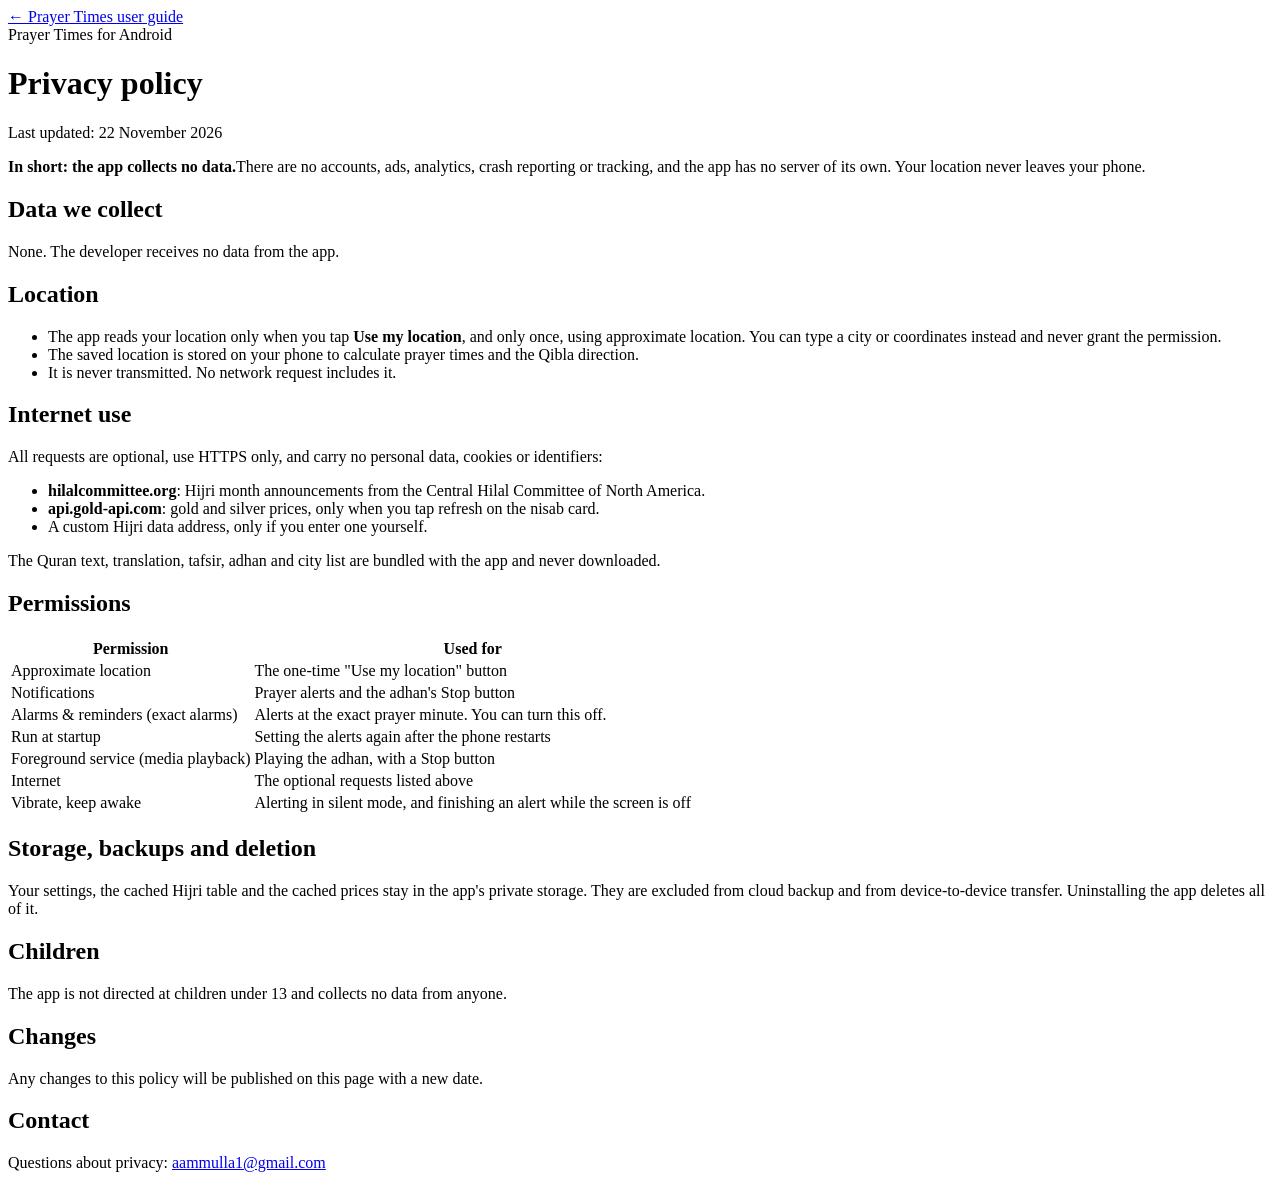
==== privacy.html @ 44325bd1 "Added the documentation and privacy policy" ====
<!doctype html>
<html lang="en">
<head>
<meta charset="utf-8">
<meta name="viewport" content="width=device-width, initial-scale=1">
<title>Privacy Policy — Prayer Times</title>
<meta name="description" content="Privacy policy for the Prayer Times Android app. No data is collected.">
<meta name="theme-color" content="#0f5c4d">
<link rel="icon" href="assets/img/icon.png">
<link rel="stylesheet" href="assets/site.css">
</head>
<body>
<div class="doc">
  <a class="back" href="index.html">← Prayer Times user guide</a>
  <div class="eyebrow">Prayer Times for Android</div>
  <h1>Privacy policy</h1>
  <p class="muted">Last updated: 22 November 2026</p>

  <div class="callout tip"><strong>In short: the app collects no data.</strong>There are no accounts, ads, analytics, crash reporting or tracking, and the app has no server of its own. Your location never leaves your phone.</div>

  <h2>Data we collect</h2>
  <p>None. The developer receives no data from the app.</p>

  <h2>Location</h2>
  <ul class="ticks">
    <li>The app reads your location only when you tap <strong>Use my location</strong>, and only once, using approximate location. You can type a city or coordinates instead and never grant the permission.</li>
    <li>The saved location is stored on your phone to calculate prayer times and the Qibla direction.</li>
    <li>It is never transmitted. No network request includes it.</li>
  </ul>

  <h2>Internet use</h2>
  <p>All requests are optional, use HTTPS only, and carry no personal data, cookies or identifiers:</p>
  <ul class="ticks">
    <li><strong>hilalcommittee.org</strong>: Hijri month announcements from the Central Hilal Committee of North America.</li>
    <li><strong>api.gold-api.com</strong>: gold and silver prices, only when you tap refresh on the nisab card.</li>
    <li>A custom Hijri data address, only if you enter one yourself.</li>
  </ul>
  <p>The Quran text, translation, tafsir, adhan and city list are bundled with the app and never downloaded.</p>

  <h2>Permissions</h2>
  <div class="table-scroll"><table class="simple">
    <tr><th>Permission</th><th>Used for</th></tr>
    <tr><td>Approximate location</td><td>The one-time "Use my location" button</td></tr>
    <tr><td>Notifications</td><td>Prayer alerts and the adhan's Stop button</td></tr>
    <tr><td>Alarms &amp; reminders (exact alarms)</td><td>Alerts at the exact prayer minute. You can turn this off.</td></tr>
    <tr><td>Run at startup</td><td>Setting the alerts again after the phone restarts</td></tr>
    <tr><td>Foreground service (media playback)</td><td>Playing the adhan, with a Stop button</td></tr>
    <tr><td>Internet</td><td>The optional requests listed above</td></tr>
    <tr><td>Vibrate, keep awake</td><td>Alerting in silent mode, and finishing an alert while the screen is off</td></tr>
  </table></div>

  <h2>Storage, backups and deletion</h2>
  <p>Your settings, the cached Hijri table and the cached prices stay in the app's private storage. They are excluded from cloud backup and from device-to-device transfer. Uninstalling the app deletes all of it.</p>

  <h2>Children</h2>
  <p>The app is not directed at children under 13 and collects no data from anyone.</p>

  <h2>Changes</h2>
  <p>Any changes to this policy will be published on this page with a new date.</p>

  <h2>Contact</h2>
  <p>Questions about privacy: <a href="mailto:aammulla1@gmail.com">aammulla1@gmail.com</a></p>
</div>
</body>
</html>
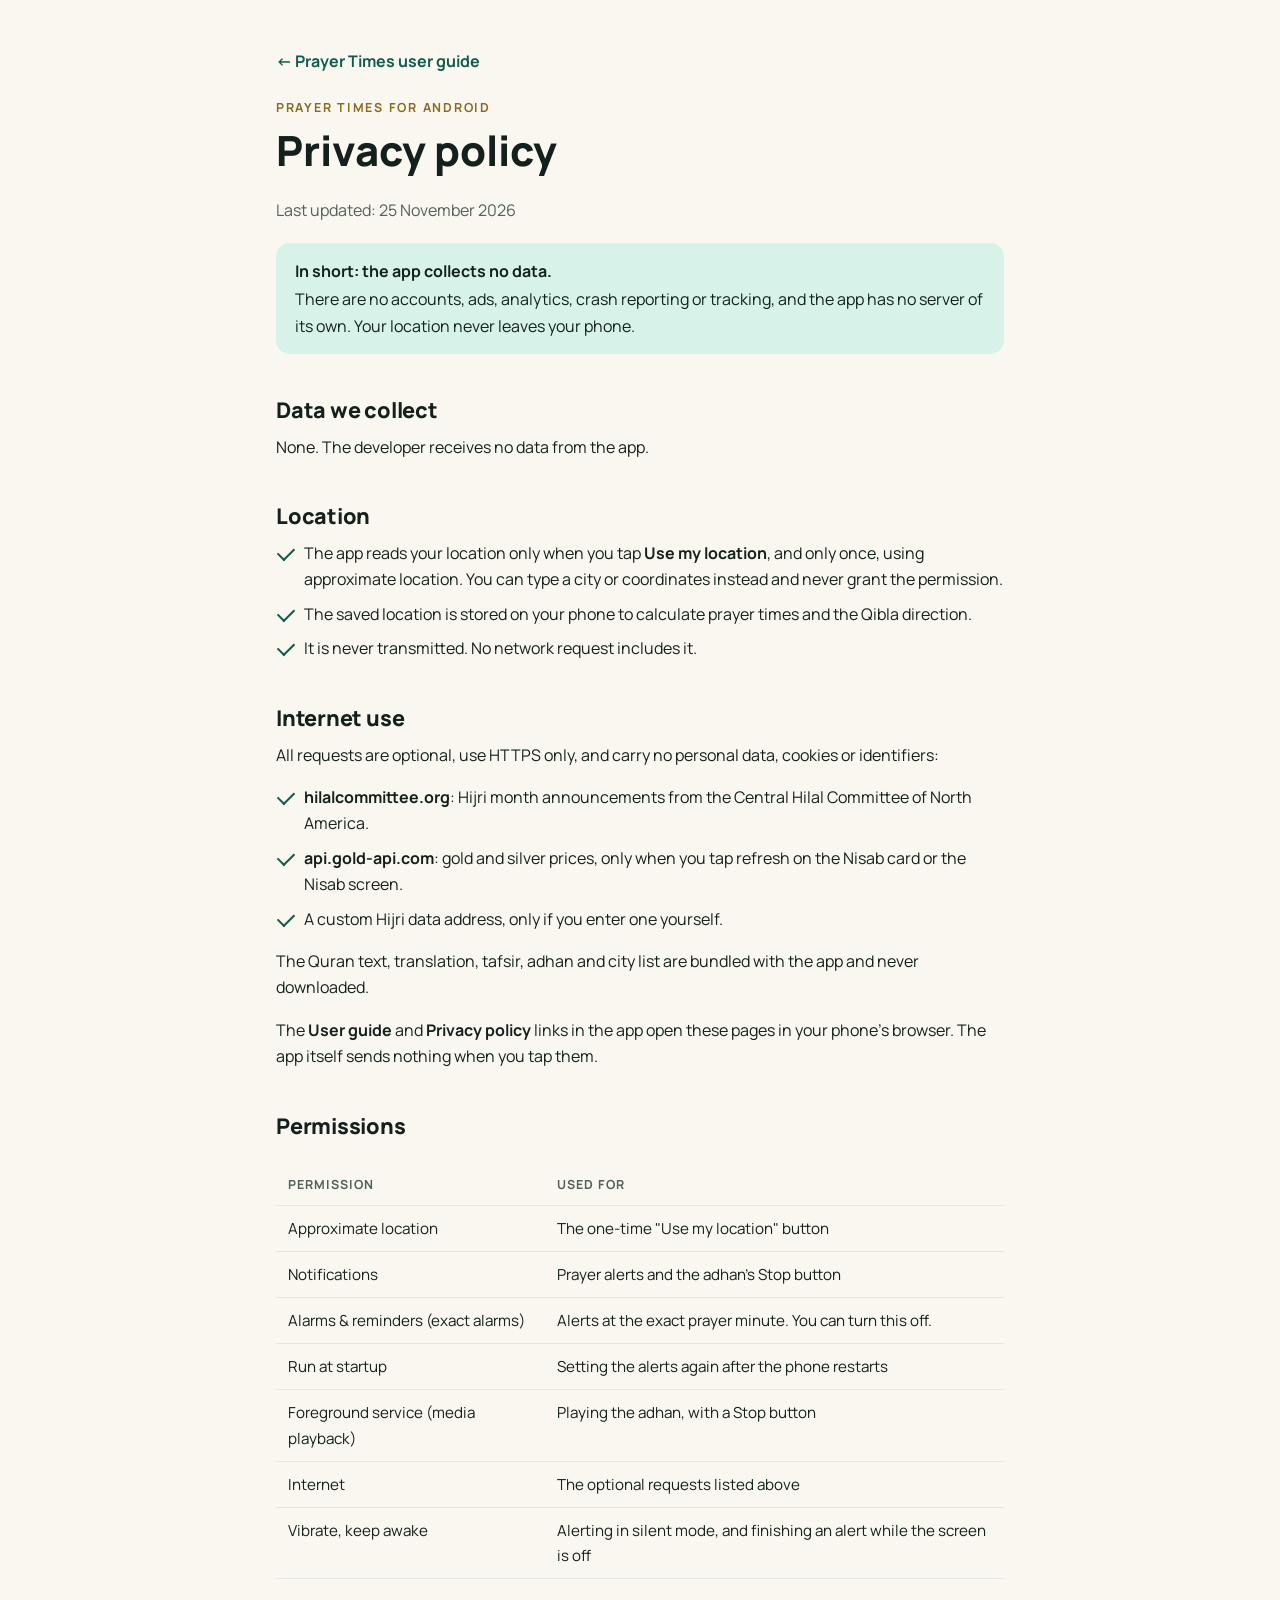
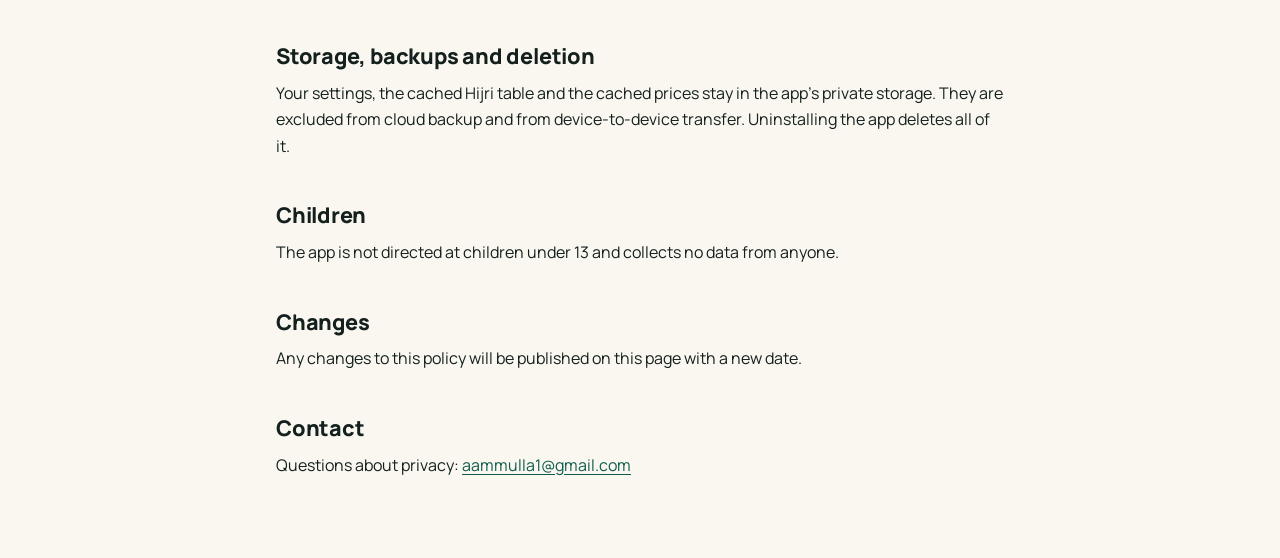
==== commit ca32fdd1: "Add files via upload" ====
--- a/privacy.html
+++ b/privacy.html
@@ -14,7 +14,7 @@
   <a class="back" href="index.html">← Prayer Times user guide</a>
   <div class="eyebrow">Prayer Times for Android</div>
   <h1>Privacy policy</h1>
-  <p class="muted">Last updated: 22 November 2026</p>
+  <p class="muted">Last updated: 25 November 2026</p>
 
   <div class="callout tip"><strong>In short: the app collects no data.</strong>There are no accounts, ads, analytics, crash reporting or tracking, and the app has no server of its own. Your location never leaves your phone.</div>
 
@@ -32,10 +32,11 @@
   <p>All requests are optional, use HTTPS only, and carry no personal data, cookies or identifiers:</p>
   <ul class="ticks">
     <li><strong>hilalcommittee.org</strong>: Hijri month announcements from the Central Hilal Committee of North America.</li>
-    <li><strong>api.gold-api.com</strong>: gold and silver prices, only when you tap refresh on the nisab card.</li>
+    <li><strong>api.gold-api.com</strong>: gold and silver prices, only when you tap refresh on the Nisab card or the Nisab screen.</li>
     <li>A custom Hijri data address, only if you enter one yourself.</li>
   </ul>
   <p>The Quran text, translation, tafsir, adhan and city list are bundled with the app and never downloaded.</p>
+  <p>The <strong>User guide</strong> and <strong>Privacy policy</strong> links in the app open these pages in your phone's browser. The app itself sends nothing when you tap them.</p>
 
   <h2>Permissions</h2>
   <div class="table-scroll"><table class="simple">
--- a/assets/site.css
+++ b/assets/site.css
@@ -0,0 +1,249 @@
+/* Prayer Times — user guide. No external requests: fonts and images are local. */
+@font-face { font-family: "Manrope"; src: url("fonts/manrope_regular.ttf") format("truetype"); font-weight: 400; font-display: swap; }
+@font-face { font-family: "Manrope"; src: url("fonts/manrope_semibold.ttf") format("truetype"); font-weight: 600; font-display: swap; }
+@font-face { font-family: "Manrope"; src: url("fonts/manrope_bold.ttf") format("truetype"); font-weight: 700; font-display: swap; }
+@font-face { font-family: "Manrope"; src: url("fonts/manrope_extrabold.ttf") format("truetype"); font-weight: 800; font-display: swap; }
+
+:root {
+  --emerald-900: #062a24;
+  --emerald-800: #0a3b33;
+  --emerald-700: #0f5c4d;
+  --emerald-500: #1e8a73;
+  --mint-100: #d6f2e9;
+  --gold-500: #c9a24a;
+  --gold-300: #e6cb86;
+  --gold-100: #f6ecd2;
+
+  --bg: #faf7f0;
+  --surface: #ffffff;
+  --surface-2: #f3f1ea;
+  --text: #14201d;
+  --muted: #51605b;
+  --line: #e3e6df;
+  --accent: #0f5c4d;
+  --accent-soft: #d6f2e9;
+  --gold-text: #8a6a1f;
+  --shadow: 0 1px 2px rgba(6, 42, 36, .06), 0 8px 24px rgba(6, 42, 36, .08);
+  --radius: 18px;
+  --sidebar: 248px;
+}
+
+@media (prefers-color-scheme: dark) {
+  :root:not([data-theme="light"]) {
+    --bg: #0b1210;
+    --surface: #111a17;
+    --surface-2: #16201d;
+    --text: #e3e8e5;
+    --muted: #a9b7b2;
+    --line: #24302c;
+    --accent: #8fdcc6;
+    --accent-soft: #163b33;
+    --gold-text: #e6cb86;
+    --shadow: 0 1px 2px rgba(0, 0, 0, .3), 0 8px 24px rgba(0, 0, 0, .35);
+  }
+}
+:root[data-theme="dark"] {
+  --bg: #0b1210; --surface: #111a17; --surface-2: #16201d; --text: #e3e8e5; --muted: #a9b7b2;
+  --line: #24302c; --accent: #8fdcc6; --accent-soft: #163b33; --gold-text: #e6cb86;
+  --shadow: 0 1px 2px rgba(0, 0, 0, .3), 0 8px 24px rgba(0, 0, 0, .35);
+}
+
+* { box-sizing: border-box; }
+html { scroll-behavior: smooth; scroll-padding-top: 76px; }
+body {
+  margin: 0; background: var(--bg); color: var(--text);
+  font: 16px/1.65 "Manrope", system-ui, -apple-system, "Segoe UI", Roboto, sans-serif;
+  -webkit-font-smoothing: antialiased;
+}
+img { max-width: 100%; display: block; }
+a { color: var(--accent); text-underline-offset: 3px; }
+h1, h2, h3 { line-height: 1.2; margin: 0 0 .5em; }
+h2 { font-size: clamp(1.6rem, 1.2rem + 1.4vw, 2.1rem); font-weight: 800; letter-spacing: -.01em; }
+h3 { font-size: 1.15rem; font-weight: 700; margin-top: 1.6em; }
+p { margin: 0 0 1em; }
+.muted { color: var(--muted); }
+.eyebrow { text-transform: uppercase; letter-spacing: .14em; font-size: .78rem; font-weight: 700; color: var(--gold-text); margin-bottom: .6em; }
+kbd, .ui {
+  font: inherit; font-weight: 700; font-size: .92em; padding: .05em .45em; border-radius: 6px;
+  background: var(--surface-2); border: 1px solid var(--line); white-space: nowrap;
+}
+
+/* ---------- Top bar (mobile) and sidebar (desktop) ---------- */
+.topbar {
+  position: sticky; top: 0; z-index: 20; display: flex; align-items: center; gap: 10px;
+  padding: 10px 16px; background: color-mix(in srgb, var(--bg) 88%, transparent);
+  backdrop-filter: blur(10px); border-bottom: 1px solid var(--line);
+}
+.topbar img { width: 32px; height: 32px; border-radius: 9px; }
+.topbar strong { font-weight: 800; }
+.topbar nav { margin-left: auto; display: flex; gap: 4px; overflow-x: auto; scrollbar-width: none; }
+.topbar nav::-webkit-scrollbar { display: none; }
+.topbar nav a {
+  text-decoration: none; color: var(--muted); font-weight: 600; font-size: .9rem;
+  padding: 6px 10px; border-radius: 999px; white-space: nowrap;
+}
+.topbar nav a:hover, .topbar nav a.active { background: var(--accent-soft); color: var(--accent); }
+
+.sidebar { display: none; }
+
+@media (min-width: 1000px) {
+  .topbar { display: none; }
+  .sidebar {
+    display: flex; flex-direction: column; position: fixed; inset: 0 auto 0 0; width: var(--sidebar);
+    padding: 28px 18px; border-right: 1px solid var(--line); background: var(--surface); overflow-y: auto;
+  }
+  .sidebar .brand { display: flex; align-items: center; gap: 12px; margin-bottom: 26px; text-decoration: none; color: var(--text); }
+  .sidebar .brand img { width: 44px; height: 44px; border-radius: 12px; }
+  .sidebar .brand span { font-weight: 800; font-size: 1.1rem; line-height: 1.15; }
+  .sidebar .brand small { display: block; font-weight: 600; color: var(--muted); font-size: .78rem; }
+  .sidebar nav { display: flex; flex-direction: column; gap: 2px; }
+  .sidebar nav .group { margin: 16px 10px 6px; font-size: .72rem; letter-spacing: .14em; text-transform: uppercase; font-weight: 700; color: var(--gold-text); }
+  .sidebar nav a {
+    text-decoration: none; color: var(--muted); font-weight: 600; padding: 7px 12px; border-radius: 10px; font-size: .95rem;
+  }
+  .sidebar nav a:hover { color: var(--text); background: var(--surface-2); }
+  .sidebar nav a.active { color: var(--accent); background: var(--accent-soft); }
+  .sidebar .foot { margin-top: auto; padding-top: 20px; font-size: .8rem; color: var(--muted); }
+  main, footer.site { margin-left: var(--sidebar); }
+}
+
+/* ---------- Layout ---------- */
+.wrap { max-width: 1040px; margin: 0 auto; padding: 0 16px; }
+@media (min-width: 640px) { .wrap { padding: 0 28px; } }
+section.block { padding: 64px 0; border-top: 1px solid var(--line); }
+section.block:first-of-type { border-top: 0; }
+
+/* ---------- Hero ---------- */
+.hero {
+  position: relative; overflow: hidden; color: #fff;
+  background: linear-gradient(160deg, var(--emerald-900), var(--emerald-700) 70%, #2a8f86);
+}
+.hero::before {
+  content: ""; position: absolute; inset: 0; opacity: .09;
+  background-image: url("data:image/svg+xml,%3Csvg xmlns='http://www.w3.org/2000/svg' width='64' height='64' viewBox='0 0 64 64'%3E%3Cg fill='none' stroke='white' stroke-width='1'%3E%3Crect x='18' y='18' width='28' height='28'/%3E%3Crect x='18' y='18' width='28' height='28' transform='rotate(45 32 32)'/%3E%3C/g%3E%3C/svg%3E");
+}
+.hero .wrap { position: relative; display: grid; gap: 36px; padding-top: 56px; padding-bottom: 56px; align-items: center; }
+@media (min-width: 860px) { .hero .wrap { grid-template-columns: 1.15fr .85fr; padding-top: 80px; padding-bottom: 80px; } }
+.hero .app { display: flex; align-items: center; gap: 14px; margin-bottom: 22px; }
+.hero .app img { width: 64px; height: 64px; border-radius: 16px; box-shadow: 0 6px 20px rgba(0,0,0,.25); }
+.hero .app span { font-weight: 700; color: var(--gold-300); letter-spacing: .02em; }
+.hero h1 { font-size: clamp(2.2rem, 1.4rem + 3.2vw, 3.4rem); font-weight: 800; letter-spacing: -.02em; margin-bottom: .35em; }
+.hero p.lead { font-size: 1.15rem; color: #d6f2e9; max-width: 34em; }
+.badges { display: flex; flex-wrap: wrap; gap: 8px; margin: 22px 0 28px; padding: 0; list-style: none; }
+.badges li {
+  font-size: .85rem; font-weight: 700; padding: 6px 12px; border-radius: 999px;
+  background: rgba(255,255,255,.12); border: 1px solid rgba(255,255,255,.18);
+}
+.cta { display: flex; flex-wrap: wrap; gap: 10px; }
+.btn {
+  display: inline-flex; align-items: center; gap: 8px; font-weight: 700; text-decoration: none;
+  padding: 12px 20px; border-radius: 999px; border: 0; cursor: pointer; font-size: 1rem;
+}
+.btn.primary { background: var(--gold-300); color: #2b2005; }
+.btn.ghost { background: rgba(255,255,255,.12); color: #fff; border: 1px solid rgba(255,255,255,.25); }
+.btn.soon { background: rgba(255,255,255,.08); color: #d6f2e9; border: 1px dashed rgba(255,255,255,.35); cursor: default; }
+.hero .phone { justify-self: center; transform: rotate(-3deg); }
+
+/* ---------- Phone frame ---------- */
+.phone {
+  width: min(280px, 72vw); padding: 10px; border-radius: 38px; background: #111615;
+  box-shadow: 0 24px 60px rgba(0,0,0,.35), inset 0 0 0 2px #2a302f;
+}
+.phone img { border-radius: 30px; width: 100%; aspect-ratio: 9 / 16; object-fit: cover; object-position: top; }
+.phone.small { width: min(230px, 62vw); }
+
+/* ---------- Feature cards ---------- */
+.cards { display: grid; gap: 14px; grid-template-columns: repeat(auto-fill, minmax(220px, 1fr)); margin-top: 24px; }
+.card {
+  background: var(--surface); border: 1px solid var(--line); border-radius: var(--radius);
+  padding: 20px; box-shadow: var(--shadow); text-decoration: none; color: inherit; display: block;
+  transition: transform .15s ease, border-color .15s ease;
+}
+a.card:hover { transform: translateY(-2px); border-color: var(--accent); }
+.card .ico {
+  width: 42px; height: 42px; border-radius: 12px; display: grid; place-items: center; margin-bottom: 12px;
+  background: var(--accent-soft); color: var(--accent);
+}
+.card .ico svg { width: 22px; height: 22px; }
+.card h3 { margin: 0 0 6px; font-size: 1.05rem; }
+.card p { margin: 0; color: var(--muted); font-size: .95rem; }
+
+/* ---------- Feature sections: text + screenshot ---------- */
+.feature { display: grid; gap: 36px; align-items: start; }
+@media (min-width: 860px) {
+  .feature { grid-template-columns: 1fr auto; }
+  .feature.flip { grid-template-columns: auto 1fr; }
+  .feature.flip .shots { order: -1; }
+  .feature .shots { position: sticky; top: 32px; }
+}
+.shots { display: flex; gap: 14px; justify-content: center; flex-wrap: wrap; }
+.shots figure { margin: 0; text-align: center; }
+.shots figcaption { margin-top: 10px; font-size: .85rem; color: var(--muted); font-weight: 600; }
+
+.steps { counter-reset: step; list-style: none; padding: 0; margin: 0 0 1em; }
+.steps li { position: relative; padding: 0 0 16px 46px; }
+.steps li::before {
+  counter-increment: step; content: counter(step); position: absolute; left: 0; top: 0;
+  width: 30px; height: 30px; border-radius: 50%; display: grid; place-items: center;
+  background: var(--accent); color: var(--surface); font-weight: 800; font-size: .9rem;
+}
+:root[data-theme="dark"] .steps li::before { color: #062a24; }
+@media (prefers-color-scheme: dark) { :root:not([data-theme="light"]) .steps li::before { color: #062a24; } }
+ul.ticks { list-style: none; padding: 0; margin: 0 0 1em; }
+ul.ticks li { position: relative; padding-left: 28px; margin-bottom: 8px; }
+ul.ticks li::before {
+  content: ""; position: absolute; left: 2px; top: .45em; width: 14px; height: 8px;
+  border-left: 2.5px solid var(--accent); border-bottom: 2.5px solid var(--accent); transform: rotate(-45deg);
+}
+
+.callout {
+  border-radius: 14px; padding: 14px 18px; margin: 1.2em 0; border: 1px solid var(--line);
+  background: var(--surface-2);
+}
+.callout.tip { background: var(--accent-soft); border-color: transparent; }
+.callout.gold { background: var(--gold-100); border-color: transparent; color: #3a2a05; }
+@media (prefers-color-scheme: dark) { :root:not([data-theme="light"]) .callout.gold { background: #3a2f12; color: #f6ecd2; } }
+:root[data-theme="dark"] .callout.gold { background: #3a2f12; color: #f6ecd2; }
+.callout strong:first-child { display: block; margin-bottom: 2px; }
+
+table.simple { width: 100%; border-collapse: collapse; margin: 1em 0 1.4em; font-size: .95rem; }
+table.simple th, table.simple td { text-align: left; padding: 10px 12px; border-bottom: 1px solid var(--line); vertical-align: top; }
+table.simple th { font-size: .78rem; text-transform: uppercase; letter-spacing: .08em; color: var(--muted); }
+.table-scroll { overflow-x: auto; }
+
+.inline-img { border-radius: 14px; border: 1px solid var(--line); box-shadow: var(--shadow); margin: 1em 0; }
+
+.widgets { display: grid; gap: 16px; grid-template-columns: repeat(auto-fill, minmax(230px, 1fr)); margin-top: 18px; }
+.widgets figure { margin: 0; background: var(--surface); border: 1px solid var(--line); border-radius: var(--radius); padding: 14px; box-shadow: var(--shadow); }
+.widgets img { border-radius: 10px; }
+.widgets figcaption { font-size: .9rem; margin-top: 10px; color: var(--muted); }
+.widgets figcaption strong { color: var(--text); display: block; }
+
+/* ---------- FAQ ---------- */
+details {
+  background: var(--surface); border: 1px solid var(--line); border-radius: 14px; margin-bottom: 10px;
+  box-shadow: var(--shadow);
+}
+details summary {
+  cursor: pointer; list-style: none; padding: 16px 48px 16px 18px; font-weight: 700; position: relative;
+}
+details summary::-webkit-details-marker { display: none; }
+details summary::after {
+  content: ""; position: absolute; right: 20px; top: 50%; width: 9px; height: 9px; margin-top: -6px;
+  border-right: 2px solid var(--muted); border-bottom: 2px solid var(--muted); transform: rotate(45deg);
+  transition: transform .15s ease;
+}
+details[open] summary::after { transform: rotate(-135deg); margin-top: -2px; }
+details > div { padding: 0 18px 16px; color: var(--muted); }
+details > div p:last-child { margin-bottom: 0; }
+
+/* ---------- Footer ---------- */
+footer.site { border-top: 1px solid var(--line); padding: 36px 0 48px; color: var(--muted); font-size: .9rem; }
+footer.site .wrap { display: flex; flex-wrap: wrap; gap: 12px 24px; justify-content: space-between; }
+footer.site a { color: var(--muted); }
+
+/* ---------- Privacy page ---------- */
+.doc { max-width: 760px; margin: 0 auto; padding: 48px 16px 64px; }
+.doc h1 { font-size: clamp(2rem, 1.5rem + 2vw, 2.6rem); font-weight: 800; }
+.doc h2 { font-size: 1.35rem; margin-top: 2em; }
+.doc .back { display: inline-flex; gap: 8px; align-items: center; font-weight: 700; text-decoration: none; margin-bottom: 24px; }
